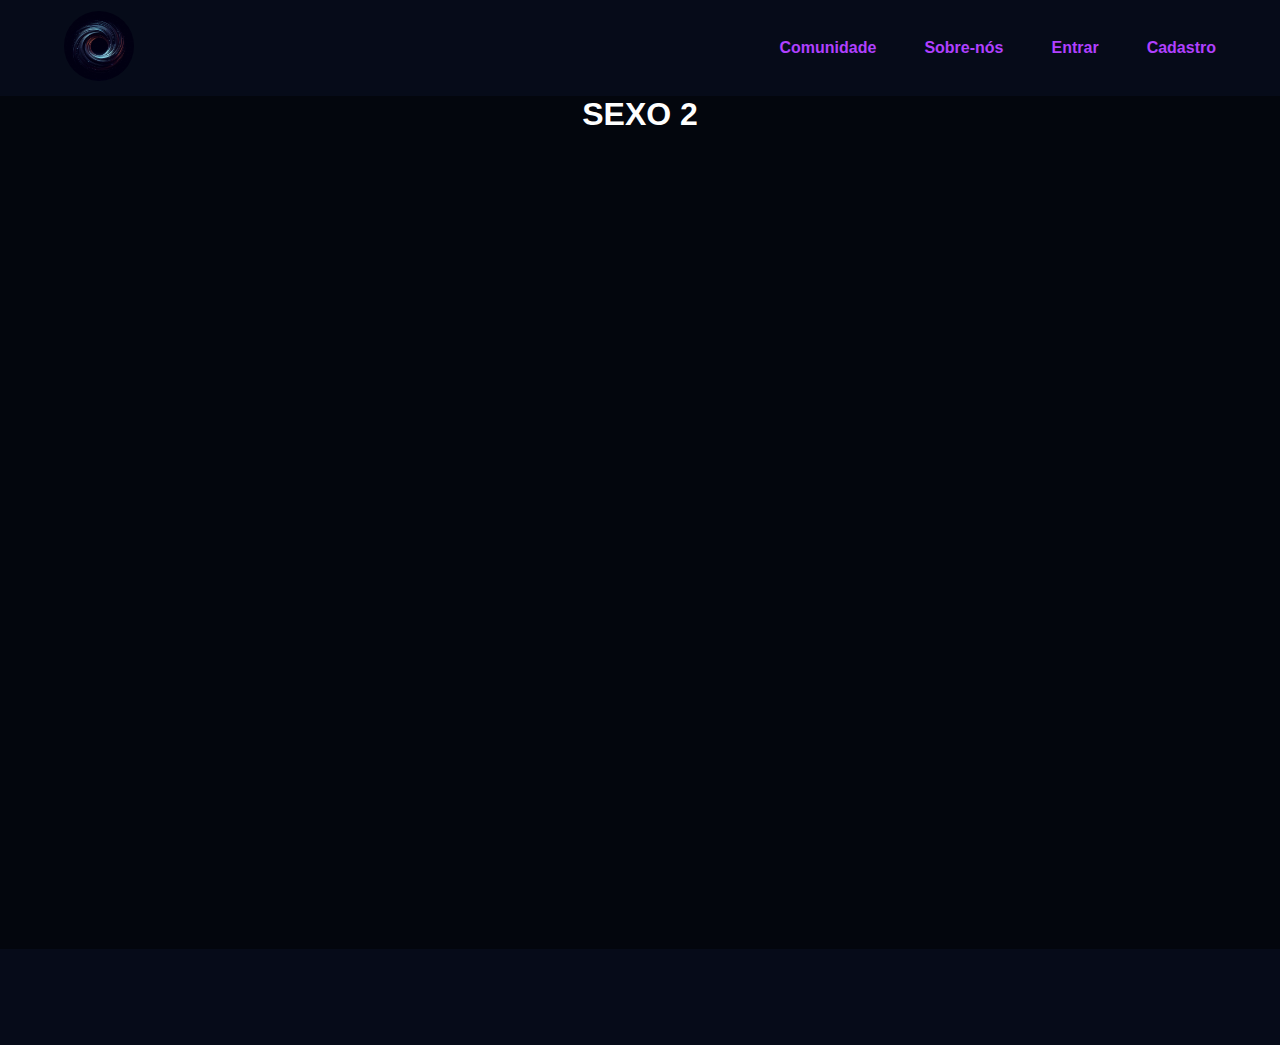
==== index.html @ 8de80b24 "Add files via upload" ====
<!DOCTYPE html>
<html lang="pt-br">
<head>
    <meta charset="UTF-8">
    <meta name="viewport" content="width=device-width, initial-scale=1.0">
    <link rel="shortcut icon" type="imagex/png" href="icon/logo-quasar.ico">
    <link rel="stylesheet" href="css/reset.css">
    <link rel="stylesheet" href="css/index.css">
    <title>Universo Profundo</title>
</head>
<body>
    <header class="header" id="header">
            <button class="icon-list">
                <svg xmlns="http://www.w3.org/2000/svg" width="25" height="25" fill="currentColor" class="bi bi-list" viewBox="0 0 16 16">
                    <path fill-rule="evenodd" d="M2.5 12a.5.5 0 0 1 .5-.5h10a.5.5 0 0 1 0 1H3a.5.5 0 0 1-.5-.5m0-4a.5.5 0 0 1 .5-.5h10a.5.5 0 0 1 0 1H3a.5.5 0 0 1-.5-.5m0-4a.5.5 0 0 1 .5-.5h10a.5.5 0 0 1 0 1H3a.5.5 0 0 1-.5-.5"/>
                  </svg>
            </button>
        <div class="img-header" id="img-header">
            <a href="#"><img class="img-quasar" src="../img/logo-quasar.png" alt="quasar"></a>

        </div>
        <div class="navigation" id="navigation">
            <button class="icon-list">
                <svg xmlns="http://www.w3.org/2000/svg" width="25" height="25" fill="currentColor" class="bi bi-list-nested" viewBox="0 0 16 16">
                    <path fill-rule="evenodd" d="M4.5 11.5A.5.5 0 0 1 5 11h10a.5.5 0 0 1 0 1H5a.5.5 0 0 1-.5-.5m-2-4A.5.5 0 0 1 3 7h10a.5.5 0 0 1 0 1H3a.5.5 0 0 1-.5-.5m-2-4A.5.5 0 0 1 1 3h10a.5.5 0 0 1 0 1H1a.5.5 0 0 1-.5-.5"/>
                  </svg>
            </button>
            <a href="#" class="comunidade">Comunidade</a>
            <a href="#" class="sobre">Sobre-nós</a>
            <a href="#" class="entrar">Entrar</a>
            <a href="#" class="cadastro">Cadastro</a>
        </div>

    </header>

    <main class="content" id="content">
        <h1>SEXO 2</h1>
    </main>

    <footer>
        <div class="footer">

        </div>
    </footer>
</body>
</html>
---- css/index.css ----
:root {
    --color-white: #fff;
    --color-black: #000000;
    --color-blue1: #03060d;
    --color-blue2: #060b19;
    --color-blue3: #091126;
    --color-blue4: #0c1632;
    --color-dark1: rgb(39, 39, 39);
    --color-dark2: #2d2d2d;
    --color-dark3: #414141;
    --color-dark4: #1c1c1c;
    --color-dark5: #343434;
    --color-purple: #b040ff;
}
body{
    font-family: Arial, Helvetica, sans-serif;
    background-color: var(--color-blue1);
}
.img-quasar {
    width: 70px;
    width: 70px;
    border-radius: 50px;
    transition: 0.5s;
}
.img-quasar:hover{
    height: 75px;
    width: 75px;
}
.header {
    height: 6em;
    background-color: var(--color-blue2);
    justify-content: space-between;
    padding: 0 5%;
}
.header,
.navigation {
    display: flex;
    flex-direction: row;
    align-items: center;
    gap: 3em;
}
.navigation a {
    text-decoration: none;
    color: var(--color-purple);
    transition: 0.5s;
    font-weight: bold;
}
.navigation a:hover {
    color: white;
    background-color: var(--color-dark3);
    padding: 10px;
    border-radius: 10px;
}

.content {
    color: var(--color-white);
    text-align: center;
    height: 94.75vh;

}
.icon-list {
    display: none;
    background-color: transparent;
    border: none;
    color: var(--color-white);
    cursor: pointer;
}
@media screen and (max-width: 768px) {
    .icon-list {
        display: block;
    }
    .navigation {
        position: absolute;
        flex-direction: column;
        top: 0;
        background-color: var(--color-dark5);
        height: 100vh;
        width: 35vw;
        padding: 1em;
        margin-left: -100vw;
    }
}

.footer {
    background-color: var(--color-blue2);
    height: 6em;
}
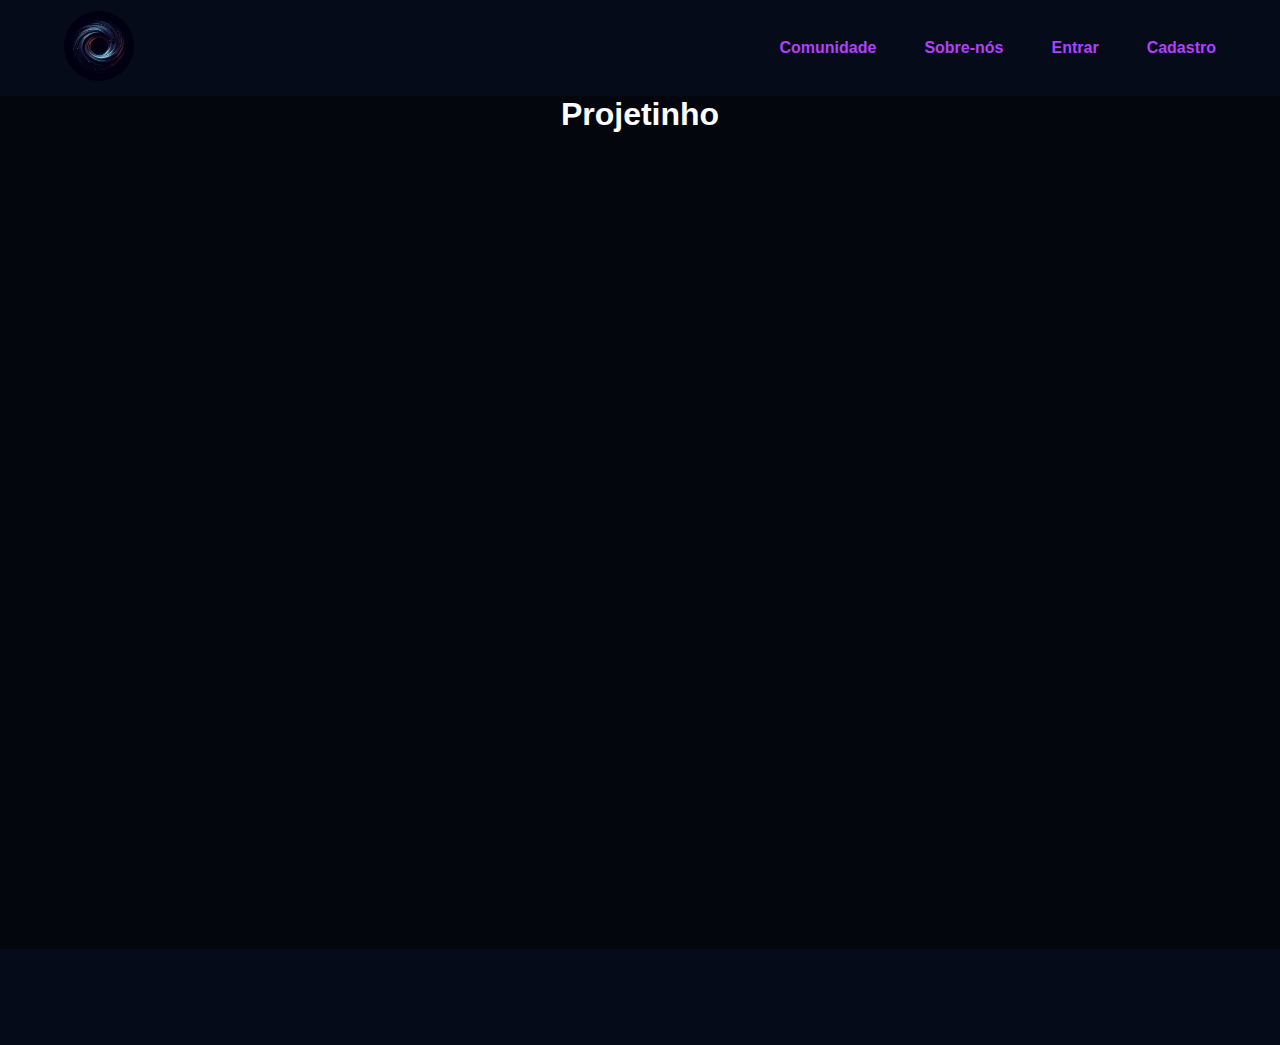
==== commit b7722ff6: "Update index.html" ====
--- a/index.html
+++ b/index.html
@@ -16,7 +16,7 @@
                   </svg>
             </button>
         <div class="img-header" id="img-header">
-            <a href="#"><img class="img-quasar" src="../img/logo-quasar.png" alt="quasar"></a>
+            <a href="#"><img class="img-quasar" src="img/logo-quasar.png" alt="quasar"></a>
 
         </div>
         <div class="navigation" id="navigation">
@@ -34,7 +34,7 @@
     </header>
 
     <main class="content" id="content">
-        <h1>SEXO 2</h1>
+        <h1>Projetinho</h1>
     </main>
 
     <footer>
@@ -43,4 +43,4 @@
         </div>
     </footer>
 </body>
-</html>+</html>
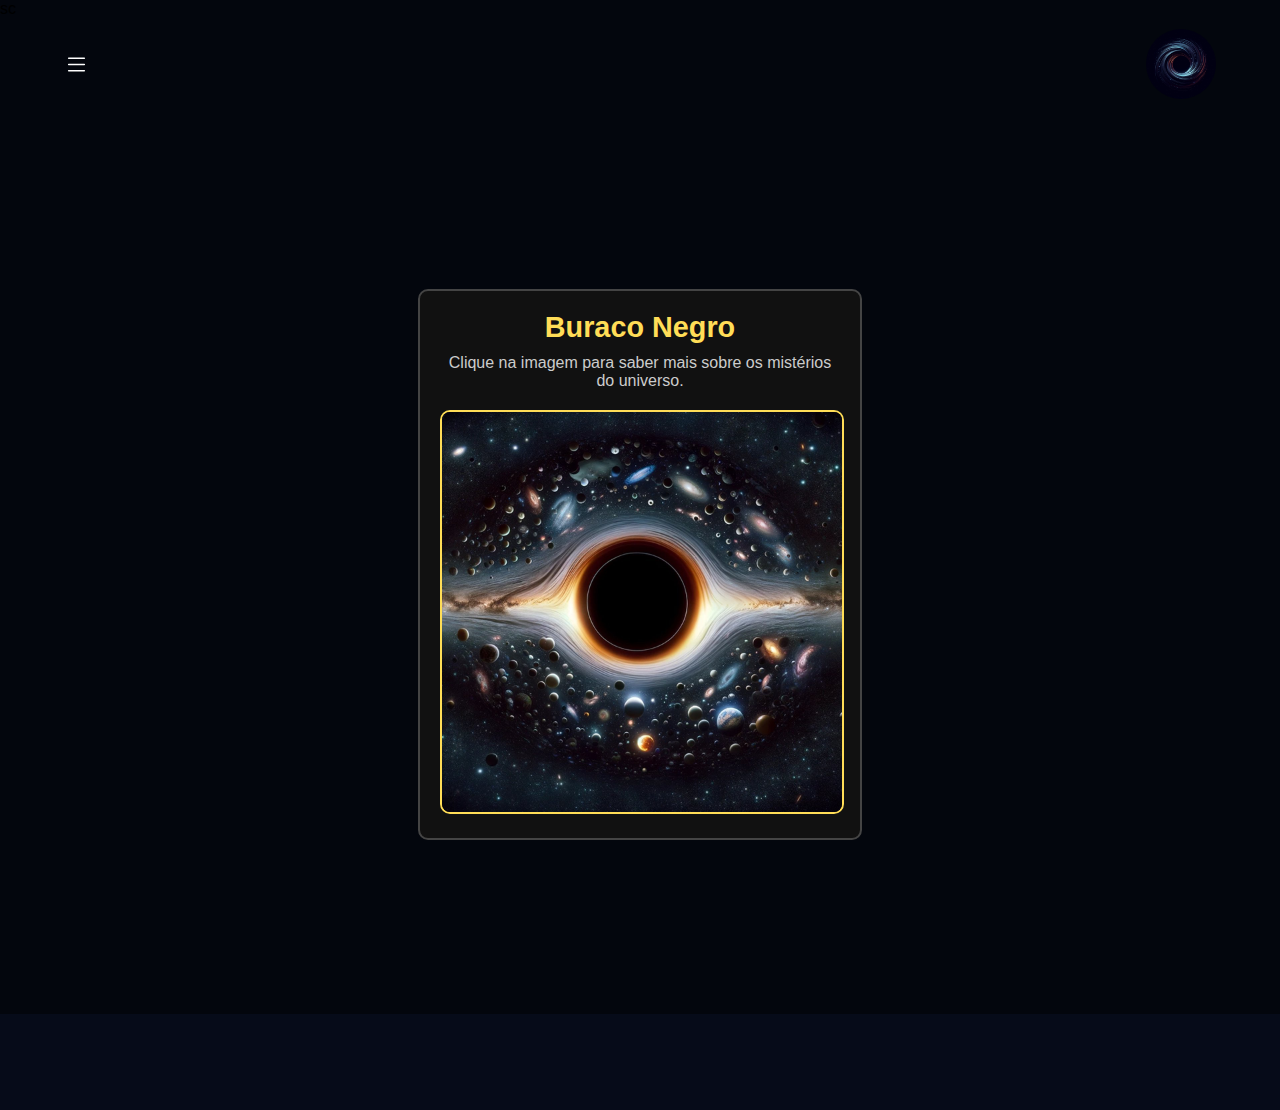
==== commit a6e344da: "Add files via upload" ====
--- a/index.html
+++ b/index.html
@@ -6,35 +6,43 @@
     <link rel="shortcut icon" type="imagex/png" href="icon/logo-quasar.ico">
     <link rel="stylesheet" href="css/reset.css">
     <link rel="stylesheet" href="css/index.css">
+    sc
     <title>Universo Profundo</title>
 </head>
 <body>
     <header class="header" id="header">
-            <button class="icon-list">
+            <button onclick="toggleSidebar()" class="icon-list">
                 <svg xmlns="http://www.w3.org/2000/svg" width="25" height="25" fill="currentColor" class="bi bi-list" viewBox="0 0 16 16">
                     <path fill-rule="evenodd" d="M2.5 12a.5.5 0 0 1 .5-.5h10a.5.5 0 0 1 0 1H3a.5.5 0 0 1-.5-.5m0-4a.5.5 0 0 1 .5-.5h10a.5.5 0 0 1 0 1H3a.5.5 0 0 1-.5-.5m0-4a.5.5 0 0 1 .5-.5h10a.5.5 0 0 1 0 1H3a.5.5 0 0 1-.5-.5"/>
                   </svg>
             </button>
         <div class="img-header" id="img-header">
-            <a href="#"><img class="img-quasar" src="img/logo-quasar.png" alt="quasar"></a>
+            <a href="index.html"><img class="img-quasar" src="img/logo-quasar.png" alt="quasar"></a>
 
         </div>
         <div class="navigation" id="navigation">
-            <button class="icon-list">
+            <button onclick="toggleSidebar()" class="icon-list" id="icon-list2">
                 <svg xmlns="http://www.w3.org/2000/svg" width="25" height="25" fill="currentColor" class="bi bi-list-nested" viewBox="0 0 16 16">
                     <path fill-rule="evenodd" d="M4.5 11.5A.5.5 0 0 1 5 11h10a.5.5 0 0 1 0 1H5a.5.5 0 0 1-.5-.5m-2-4A.5.5 0 0 1 3 7h10a.5.5 0 0 1 0 1H3a.5.5 0 0 1-.5-.5m-2-4A.5.5 0 0 1 1 3h10a.5.5 0 0 1 0 1H1a.5.5 0 0 1-.5-.5"/>
                   </svg>
             </button>
-            <a href="#" class="comunidade">Comunidade</a>
-            <a href="#" class="sobre">Sobre-nós</a>
-            <a href="#" class="entrar">Entrar</a>
-            <a href="#" class="cadastro">Cadastro</a>
+            <a href="pages/comuninade.html" class="comunidade">Comunidade</a>
+            <a href="pages/sobre.html" class="sobre">Sobre-nós</a>
+            <a href="pages/entrar.html" class="entrar">Entrar</a>
+            <a href="pages/cadastro.html" class="cadastro">Cadastro</a>
         </div>
 
     </header>
 
-    <main class="content" id="content">
-        <h1>Projetinho</h1>
+    <main tabindex="0" onclick="closeSidebar()" class="content" id="content">
+        <div class="folder-container">
+            <h1>Buraco Negro</h1>
+            <p>Clique na imagem para saber mais sobre os mistérios do universo.</p>
+            <a href="pages/buraco.html">
+              <img src="img/buracosNegros/buraco-negro-universo.jfif" 
+                   alt="Imagem de buraco negro">
+            </a>
+          </div>
     </main>
 
     <footer>
@@ -42,5 +50,6 @@
 
         </div>
     </footer>
+    <script src="js/sidebar.js"></script>
 </body>
 </html>
--- a/css/index.css
+++ b/css/index.css
@@ -16,6 +16,46 @@
     font-family: Arial, Helvetica, sans-serif;
     background-color: var(--color-blue1);
 }
+main{
+    color: #fff;
+    display: flex;
+    justify-content: center;
+    align-items: center;
+    height: 100vh;
+}
+.folder-container {
+    text-align: center;
+    background-color: #111;
+    border: 2px solid #444;
+    border-radius: 10px;
+    padding: 20px;
+    max-width: 400px;
+  }
+
+  .folder-container img {
+    width: 100%;
+    border-radius: 10px;
+    border: 2px solid #ffdd57;
+    cursor: pointer;
+    transition: transform 0.3s, box-shadow 0.3s;
+  }
+
+  .folder-container img:hover {
+    transform: scale(1.01);
+    box-shadow: 0 4px 15px rgba(255, 255, 255, 0.3);
+  }
+
+  .folder-container h1 {
+    font-size: 1.8rem;
+    color: #ffdd57;
+    margin-bottom: 10px;
+  }
+
+  .folder-container p {
+    font-size: 1rem;
+    color: #ccc;
+    margin-bottom: 20px;
+  }
 .img-quasar {
     width: 70px;
     width: 70px;
@@ -28,7 +68,6 @@
 }
 .header {
     height: 6em;
-    background-color: var(--color-blue2);
     justify-content: space-between;
     padding: 0 5%;
 }
@@ -38,6 +77,8 @@
     flex-direction: row;
     align-items: center;
     gap: 3em;
+    z-index: 2;
+
 }
 .navigation a {
     text-decoration: none;
@@ -55,7 +96,8 @@
 .content {
     color: var(--color-white);
     text-align: center;
-    height: 94.75vh;
+    height: 100vh;
+    transition: 1s;
 
 }
 .icon-list {
@@ -65,7 +107,15 @@
     color: var(--color-white);
     cursor: pointer;
 }
-@media screen and (max-width: 768px) {
+#icon-list2 {
+    margin: 3em 10em 0 5em;
+}
+@keyframes showSidebar {
+    from {margin-left: -100vw;}
+    top {margin-left: -10vw;}
+    
+}
+@media screen and (max-width: 1334px) {
     .icon-list {
         display: block;
     }
@@ -74,14 +124,66 @@
         flex-direction: column;
         top: 0;
         background-color: var(--color-dark5);
-        height: 100vh;
+        height: 50vh;
         width: 35vw;
+        border-radius: 10px;
         padding: 1em;
         margin-left: -100vw;
+        transition: 1s;
+    }
+    .img-quasar {
+        width: 70px;
+        width: 70px;
+        border-radius: 50px;
     }
 }
+@media screen and (max-width: 800px) {
+    .icon-list {
+        display: block;
+    }
+    .navigation {
+        position: absolute;
+        flex-direction: column;
+        top: 0;
+        background-color: var(--color-dark5);
+        height: 50vh;
+        width: 35vw;
+        border-radius: 10px;
+        padding: 1em;
+        margin-left: -100vw;
+        transition: 1s;
+    }
+    .img-quasar {
+        width: 70px;
+        width: 70px;
+        border-radius: 50px;
+    }
+}
+@media screen and (max-height: 827px) {
+    .icon-list {
+        display: block;
+    }
+    .navigation {
+        position: absolute;
+        flex-direction: column;
+        top: 0;
+        background-color: var(--color-dark5);
+        height: 80vh;
+        width: 35vw;
+        border-radius: 10px;
+        padding: 1em;
+        margin-left: -100vw;
+        transition: 1s;
+    }
+    .img-quasar {
+        width: 70px;
+        width: 70px;
+        border-radius: 50px;
+    }
+}
+
 
 .footer {
     background-color: var(--color-blue2);
     height: 6em;
-}+}
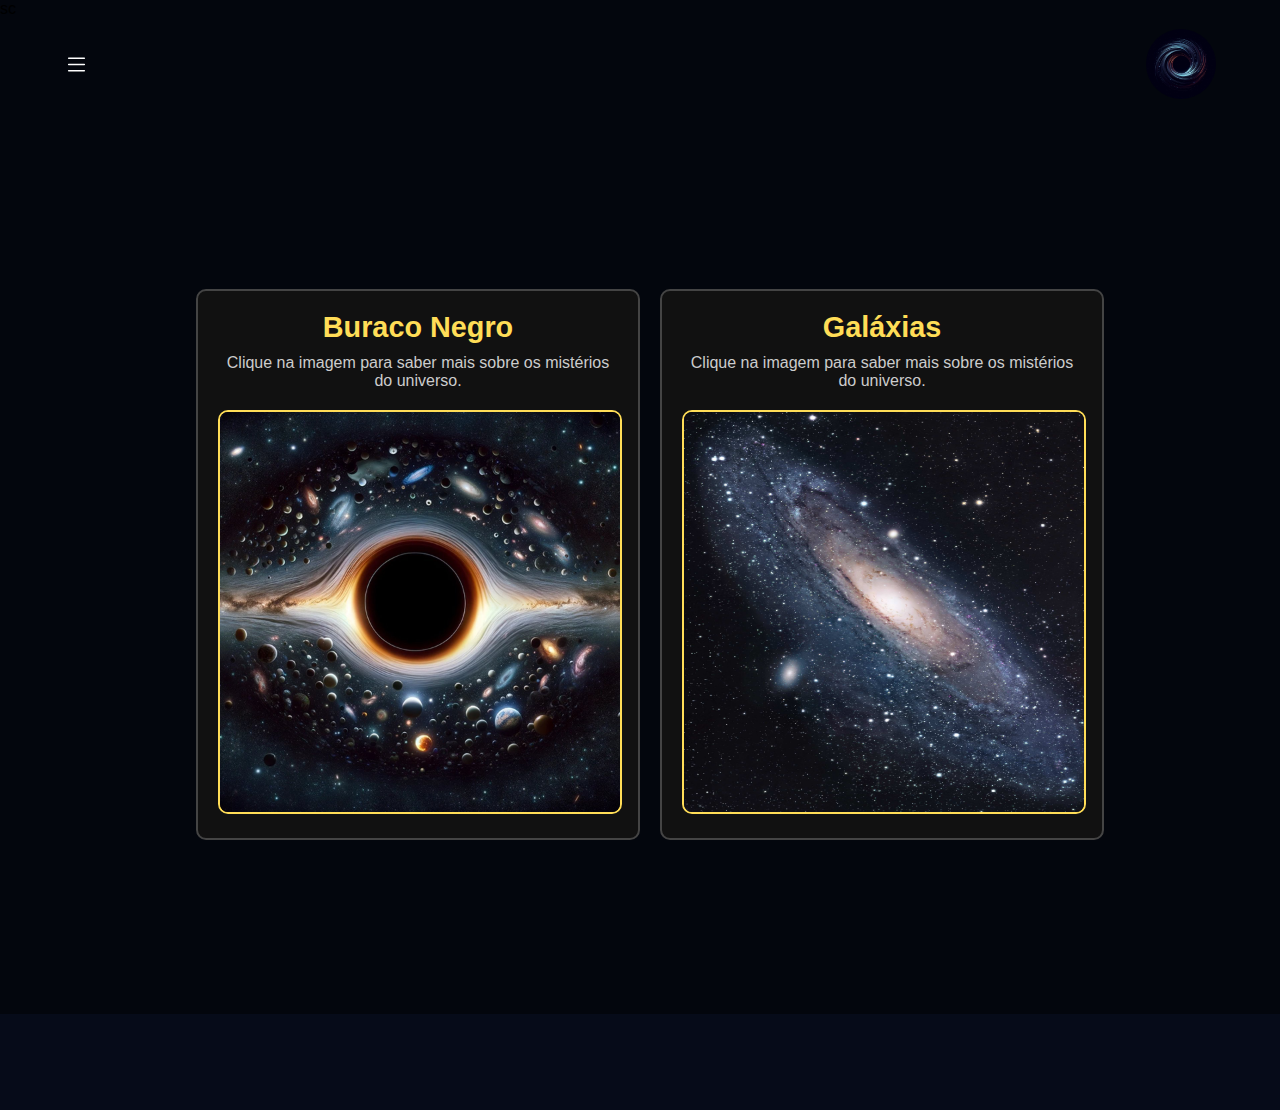
==== commit b39a098b: "Add files via upload" ====
--- a/index.html
+++ b/index.html
@@ -43,6 +43,14 @@
                    alt="Imagem de buraco negro">
             </a>
           </div>
+          <div class="folder-container">
+            <h1>Galáxias</h1>
+            <p>Clique na imagem para saber mais sobre os mistérios do universo.</p>
+            <a href="pages/galaxia.html">
+              <img src="img/galaxias/galax-form.jpg" 
+                   alt="Imagem de uma galaxia">
+            </a>
+          </div>
     </main>
 
     <footer>
--- a/css/index.css
+++ b/css/index.css
@@ -24,6 +24,7 @@
     height: 100vh;
 }
 .folder-container {
+    margin-left: 20px;
     text-align: center;
     background-color: #111;
     border: 2px solid #444;
@@ -37,6 +38,8 @@
     border-radius: 10px;
     border: 2px solid #ffdd57;
     cursor: pointer;
+    width: 400px;
+    height: 400px;
     transition: transform 0.3s, box-shadow 0.3s;
   }
 
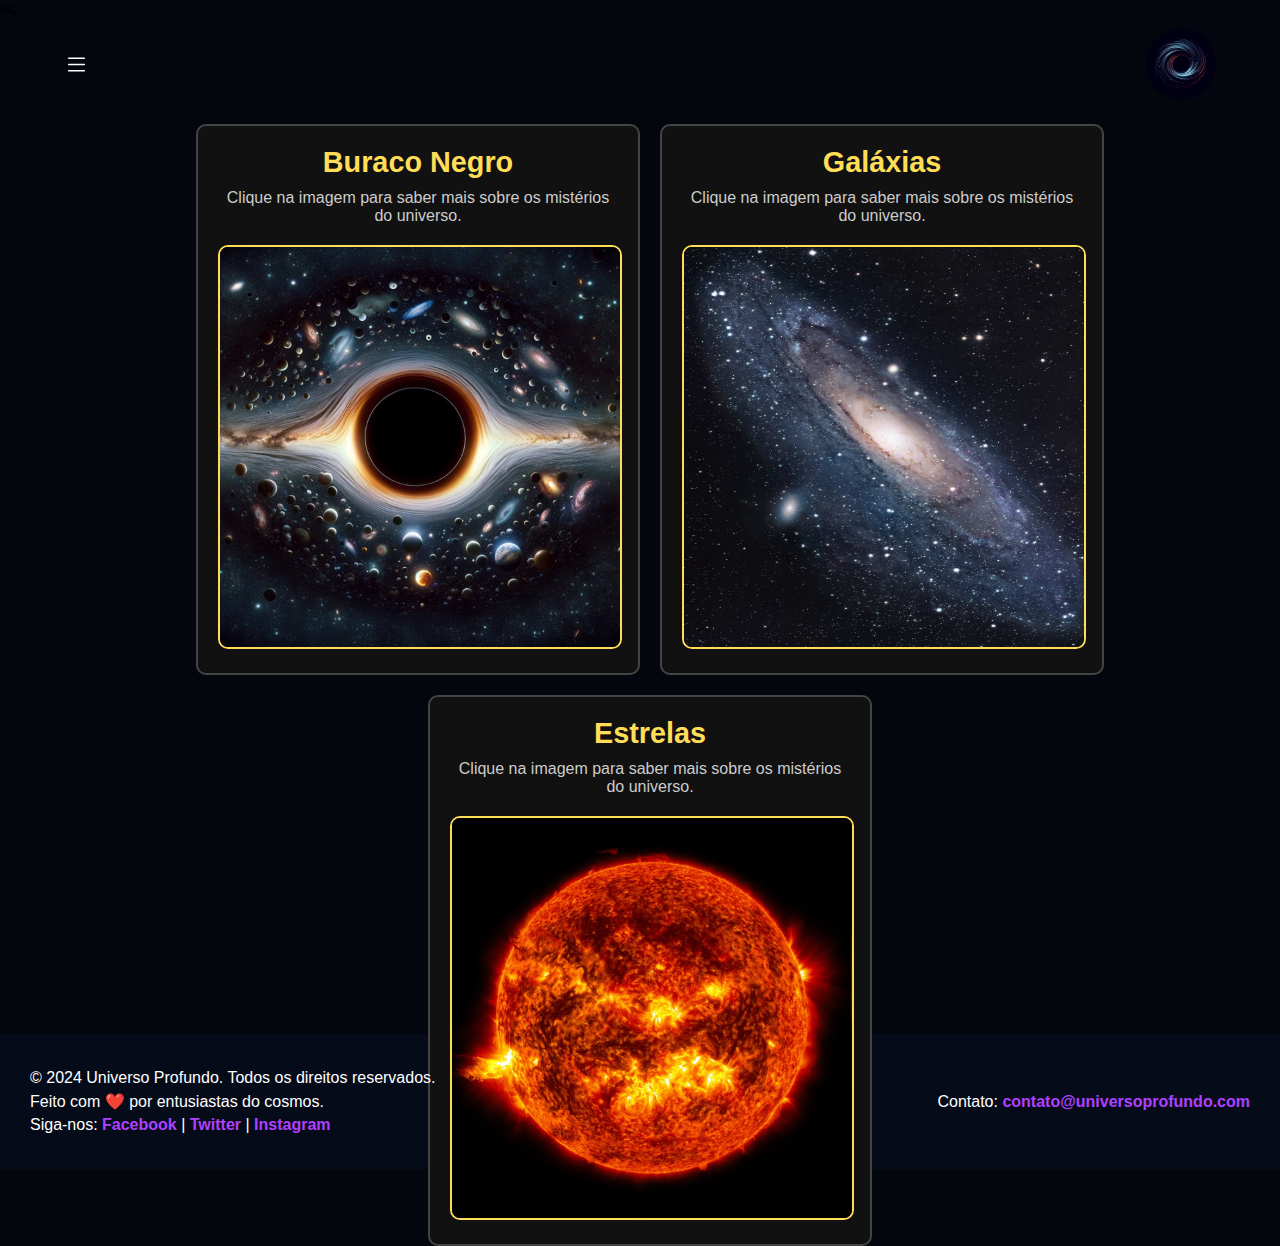
==== commit 55a0963c: "Add files via upload" ====
--- a/index.html
+++ b/index.html
@@ -26,7 +26,6 @@
                     <path fill-rule="evenodd" d="M4.5 11.5A.5.5 0 0 1 5 11h10a.5.5 0 0 1 0 1H5a.5.5 0 0 1-.5-.5m-2-4A.5.5 0 0 1 3 7h10a.5.5 0 0 1 0 1H3a.5.5 0 0 1-.5-.5m-2-4A.5.5 0 0 1 1 3h10a.5.5 0 0 1 0 1H1a.5.5 0 0 1-.5-.5"/>
                   </svg>
             </button>
-            <a href="pages/comuninade.html" class="comunidade">Comunidade</a>
             <a href="pages/sobre.html" class="sobre">Sobre-nós</a>
             <a href="pages/entrar.html" class="entrar">Entrar</a>
             <a href="pages/cadastro.html" class="cadastro">Cadastro</a>
@@ -35,6 +34,7 @@
     </header>
 
     <main tabindex="0" onclick="closeSidebar()" class="content" id="content">
+        
         <div class="folder-container">
             <h1>Buraco Negro</h1>
             <p>Clique na imagem para saber mais sobre os mistérios do universo.</p>
@@ -51,13 +51,36 @@
                    alt="Imagem de uma galaxia">
             </a>
           </div>
+        </div>
+        <div class="folder-container">
+          <h1>Estrelas</h1>
+          <p>Clique na imagem para saber mais sobre os mistérios do universo.</p>
+          <a href="pages/estrela.html">
+            <img src="img/estrelas/estrela.jpeg" 
+                 alt="Imagem de uma estrela">
+          </a>
+        </div>
+        
     </main>
 
     <footer>
         <div class="footer">
-
+            <div class="footer-content">
+                <p>&copy; 2024 Universo Profundo. Todos os direitos reservados.</p>
+                <p>Feito com ❤️ por entusiastas do cosmos.</p>
+                <p>
+                    Siga-nos:
+                    <a href="" target="_blank">Facebook</a> |
+                    <a href="" target="_blank">Twitter</a> |
+                    <a href="" target="_blank">Instagram</a>
+                </p>
+            </div>
+            <div class="footer-contact">
+                <p>Contato: <a href="mailto:contato@universoprofundo.com">contato@universoprofundo.com</a></p>
+            </div>
         </div>
     </footer>
+    
     <script src="js/sidebar.js"></script>
 </body>
-</html>
+</html>--- a/css/index.css
+++ b/css/index.css
@@ -12,17 +12,22 @@
     --color-dark5: #343434;
     --color-purple: #b040ff;
 }
-body{
+
+body {
     font-family: Arial, Helvetica, sans-serif;
     background-color: var(--color-blue1);
 }
-main{
+
+main {
     color: #fff;
     display: flex;
     justify-content: center;
     align-items: center;
-    height: 100vh;
-}
+    flex-wrap: wrap; /* Adicionado para garantir que os itens se empilhem em telas menores */
+    height: auto; /* Ajuste para permitir que o conteúdo se ajuste corretamente */
+    padding: 10px;
+}
+
 .folder-container {
     margin-left: 20px;
     text-align: center;
@@ -31,9 +36,11 @@
     border-radius: 10px;
     padding: 20px;
     max-width: 400px;
-  }
-
-  .folder-container img {
+    flex: 1 1 calc(33.33% - 40px); /* Garantir que ocupe até 33% da largura em telas grandes */
+    margin-bottom: 20px;
+}
+
+.folder-container img {
     width: 100%;
     border-radius: 10px;
     border: 2px solid #ffdd57;
@@ -41,54 +48,58 @@
     width: 400px;
     height: 400px;
     transition: transform 0.3s, box-shadow 0.3s;
-  }
-
-  .folder-container img:hover {
+}
+
+.folder-container img:hover {
     transform: scale(1.01);
     box-shadow: 0 4px 15px rgba(255, 255, 255, 0.3);
-  }
-
-  .folder-container h1 {
+}
+
+.folder-container h1 {
     font-size: 1.8rem;
     color: #ffdd57;
     margin-bottom: 10px;
-  }
-
-  .folder-container p {
+}
+
+.folder-container p {
     font-size: 1rem;
     color: #ccc;
     margin-bottom: 20px;
-  }
+}
+
 .img-quasar {
     width: 70px;
     width: 70px;
     border-radius: 50px;
     transition: 0.5s;
 }
-.img-quasar:hover{
+
+.img-quasar:hover {
     height: 75px;
     width: 75px;
 }
+
 .header {
     height: 6em;
     justify-content: space-between;
     padding: 0 5%;
 }
-.header,
-.navigation {
+
+.header, .navigation {
     display: flex;
     flex-direction: row;
     align-items: center;
     gap: 3em;
     z-index: 2;
-
-}
+}
+
 .navigation a {
     text-decoration: none;
     color: var(--color-purple);
     transition: 0.5s;
     font-weight: bold;
 }
+
 .navigation a:hover {
     color: white;
     background-color: var(--color-dark3);
@@ -101,8 +112,8 @@
     text-align: center;
     height: 100vh;
     transition: 1s;
-
-}
+}
+
 .icon-list {
     display: none;
     background-color: transparent;
@@ -110,14 +121,16 @@
     color: var(--color-white);
     cursor: pointer;
 }
+
 #icon-list2 {
     margin: 3em 10em 0 5em;
 }
+
 @keyframes showSidebar {
     from {margin-left: -100vw;}
     top {margin-left: -10vw;}
-    
-}
+}
+
 @media screen and (max-width: 1334px) {
     .icon-list {
         display: block;
@@ -140,6 +153,7 @@
         border-radius: 50px;
     }
 }
+
 @media screen and (max-width: 800px) {
     .icon-list {
         display: block;
@@ -161,7 +175,21 @@
         width: 70px;
         border-radius: 50px;
     }
-}
+
+    /* Ajustando o layout das divs folder-container */
+    .folder-container {
+        max-width: 100%; /* Ajuste para telas menores */
+       /* flex: 1 1 100%; /* Faz com que as divs ocupem 100% da largura disponível */
+        margin-left: 0;
+    }
+    footer{
+        margin-top: auto; 
+    }
+    .content{
+        height: 100%;
+    }
+}
+
 @media screen and (max-height: 827px) {
     .icon-list {
         display: block;
@@ -185,8 +213,49 @@
     }
 }
 
-
 .footer {
     background-color: var(--color-blue2);
-    height: 6em;
-}
+    color: var(--color-white);
+    display: flex;
+    justify-content: space-between;
+    align-items: center;
+    padding: 20px;
+    font-size: 1rem;
+    flex-wrap: wrap;
+}
+
+.footer-content, .footer-contact {
+    margin: 10px;
+}
+
+.footer-content p, .footer-contact p {
+    margin: 5px 0;
+}
+
+.footer a {
+    color: var(--color-purple);
+    text-decoration: none;
+    font-weight: bold;
+    transition: color 0.3s ease;
+}
+
+.footer a:hover {
+    color: var(--color-white);
+    text-decoration: underline;
+}
+
+.footer-contact a {
+    font-weight: bold;
+    color: var(--color-purple);
+}
+
+@media screen and (max-width: 768px) {
+    .footer {
+        flex-direction: column;
+        text-align: center;
+        margin-top: auto;
+    }
+    .footer-content, .footer-contact {
+        margin: 5px 0;
+    }
+}
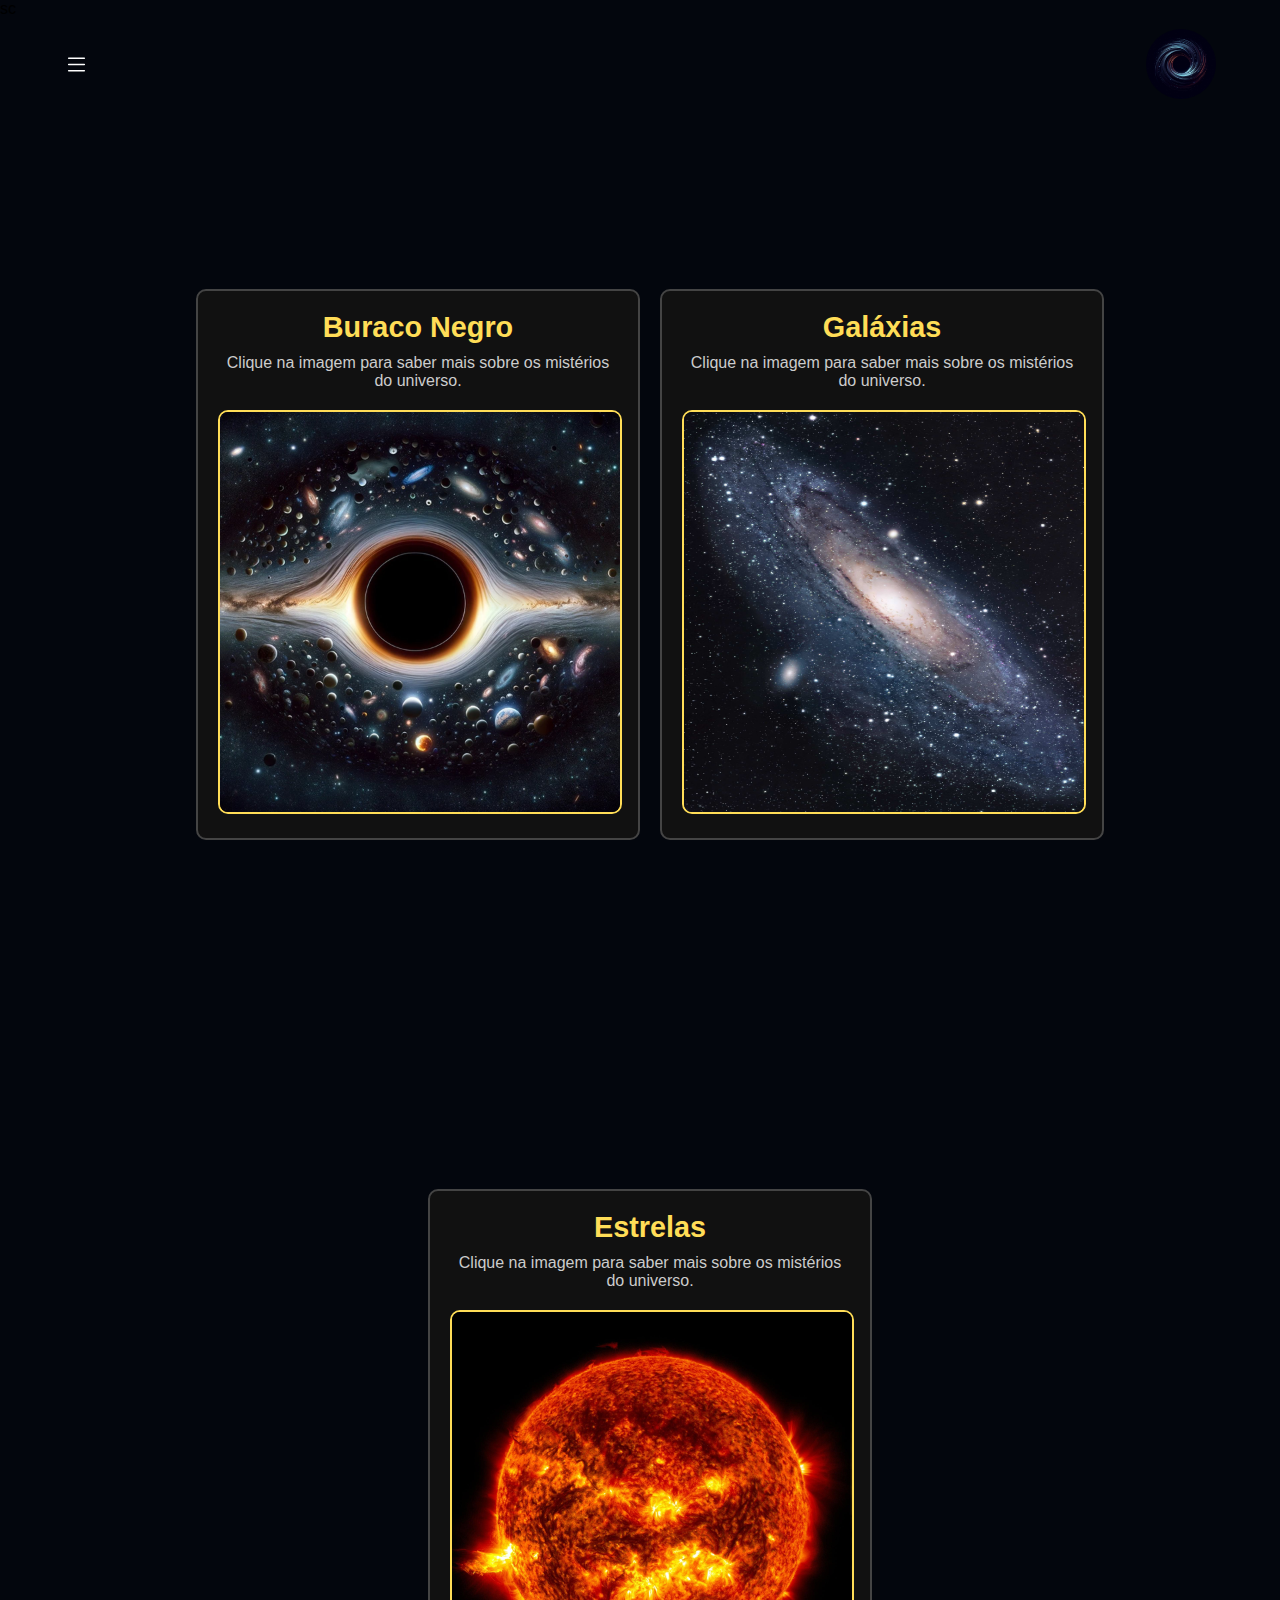
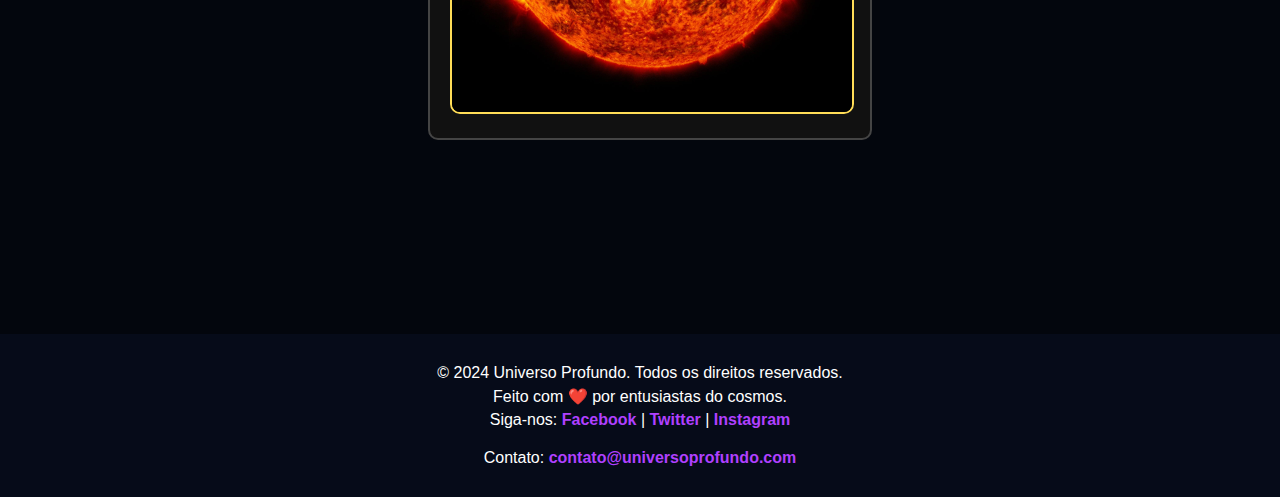
==== commit 93a0ded1: "Add files via upload" ====
--- a/index.html
+++ b/index.html
@@ -26,7 +26,7 @@
                     <path fill-rule="evenodd" d="M4.5 11.5A.5.5 0 0 1 5 11h10a.5.5 0 0 1 0 1H5a.5.5 0 0 1-.5-.5m-2-4A.5.5 0 0 1 3 7h10a.5.5 0 0 1 0 1H3a.5.5 0 0 1-.5-.5m-2-4A.5.5 0 0 1 1 3h10a.5.5 0 0 1 0 1H1a.5.5 0 0 1-.5-.5"/>
                   </svg>
             </button>
-            <a href="pages/sobre.html" class="sobre">Sobre-nós</a>
+            
             <a href="pages/entrar.html" class="entrar">Entrar</a>
             <a href="pages/cadastro.html" class="cadastro">Cadastro</a>
         </div>
--- a/css/index.css
+++ b/css/index.css
@@ -258,4 +258,32 @@
     .footer-content, .footer-contact {
         margin: 5px 0;
     }
-}
+    
+}
+@media screen and (max-width: 1366px) {
+    .footer {
+        flex-direction: column;
+        text-align: center;
+        margin-top: auto;
+    }
+    .footer-content, .footer-contact {
+        margin: 5px 0;
+    }
+    .content{
+        height: 200vh;
+    }
+}
+@media screen and (max-width: 500px) {
+    .footer {
+        flex-direction: column;
+        text-align: center;
+        margin-top: auto;
+    }
+    .footer-content, .footer-contact {
+        margin: 5px 0;
+    }
+    .content{
+        height: 200vh;
+    }
+}
+
